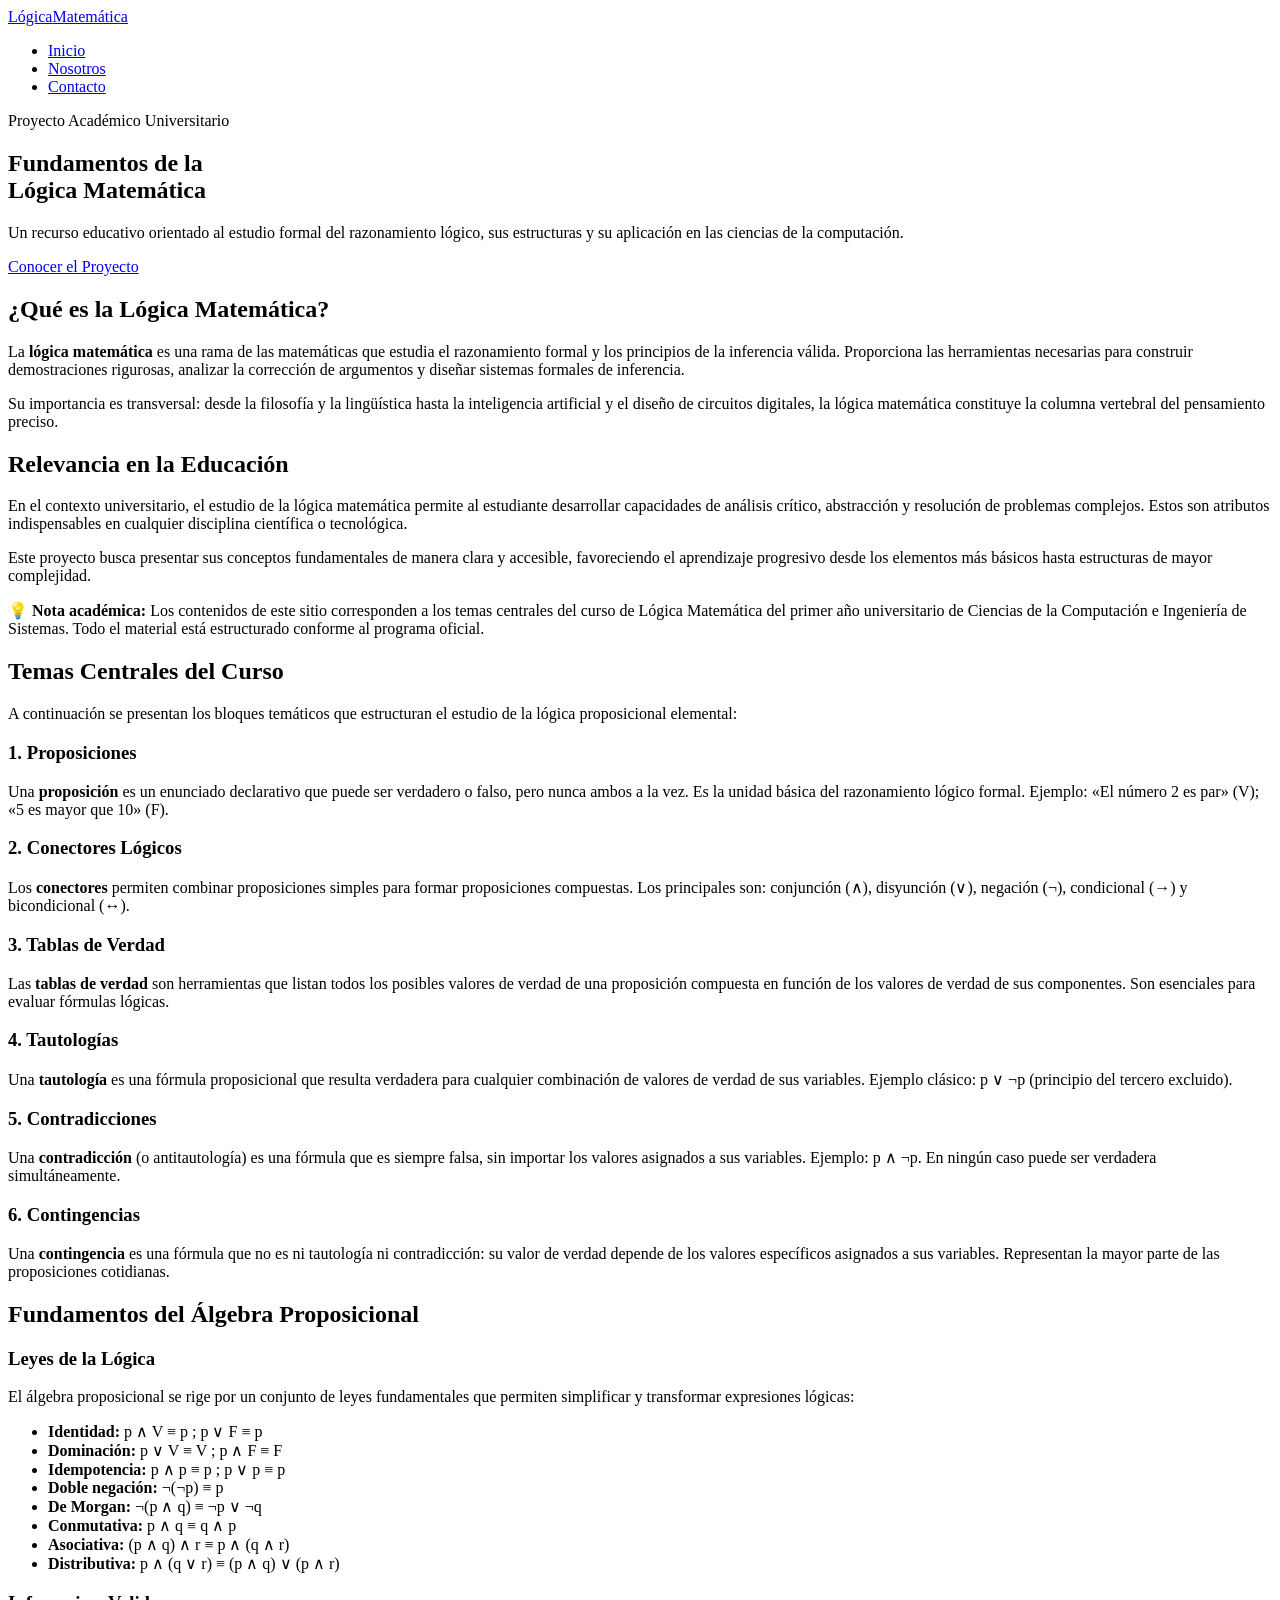
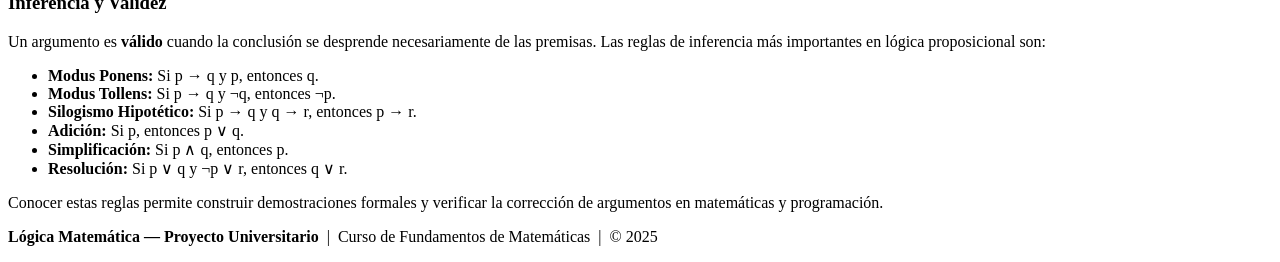
==== index.html @ 681fe7f0 "Create index.html" ====
<!DOCTYPE html>
<html lang="es">
<head>
  <meta charset="UTF-8" />
  <meta name="viewport" content="width=device-width, initial-scale=1.0" />
  <title>Lógica Matemática — Proyecto Universitario</title>
  <link rel="stylesheet" href="style.css" />
</head>
<body>

  <!-- ENCABEZADO / NAVEGACIÓN -->
  <header>
    <div class="nav-inner">
      <a href="index.html" class="nav-logo">Lógica<span>Matemática</span></a>
      <nav>
        <ul>
          <li><a href="index.html" class="activo">Inicio</a></li>
          <li><a href="nosotros.html">Nosotros</a></li>
          <li><a href="contacto.html">Contacto</a></li>
        </ul>
      </nav>
    </div>
  </header>

  <!-- HERO -->
  <section class="hero">
    <div class="hero-content">
      <span class="hero-tag">Proyecto Académico Universitario</span>
      <h1>Fundamentos de la<br>Lógica Matemática</h1>
      <p>Un recurso educativo orientado al estudio formal del razonamiento lógico, sus estructuras y su aplicación en las ciencias de la computación.</p>
      <a href="nosotros.html" class="btn-hero">Conocer el Proyecto</a>
    </div>
  </section>

  <!-- CONTENIDO PRINCIPAL -->
  <main>

    <!-- INTRODUCCIÓN -->
    <section>
      <div class="seccion-intro">
        <div>
          <h2>¿Qué es la Lógica Matemática?</h2>
          <p>La <strong>lógica matemática</strong> es una rama de las matemáticas que estudia el razonamiento formal y los principios de la inferencia válida. Proporciona las herramientas necesarias para construir demostraciones rigurosas, analizar la corrección de argumentos y diseñar sistemas formales de inferencia.</p>
          <p>Su importancia es transversal: desde la filosofía y la lingüística hasta la inteligencia artificial y el diseño de circuitos digitales, la lógica matemática constituye la columna vertebral del pensamiento preciso.</p>
        </div>
        <div class="divider-vertical"></div>
        <div>
          <h2>Relevancia en la Educación</h2>
          <p>En el contexto universitario, el estudio de la lógica matemática permite al estudiante desarrollar capacidades de análisis crítico, abstracción y resolución de problemas complejos. Estos son atributos indispensables en cualquier disciplina científica o tecnológica.</p>
          <p>Este proyecto busca presentar sus conceptos fundamentales de manera clara y accesible, favoreciendo el aprendizaje progresivo desde los elementos más básicos hasta estructuras de mayor complejidad.</p>
        </div>
      </div>
    </section>

    <!-- BLOQUE DESTACADO -->
    <div class="destacado">
      <p>💡 <strong>Nota académica:</strong> Los contenidos de este sitio corresponden a los temas centrales del curso de Lógica Matemática del primer año universitario de Ciencias de la Computación e Ingeniería de Sistemas. Todo el material está estructurado conforme al programa oficial.</p>
    </div>

    <!-- TEMAS -->
    <section>
      <h2>Temas Centrales del Curso</h2>
      <p>A continuación se presentan los bloques temáticos que estructuran el estudio de la lógica proposicional elemental:</p>

      <div class="temas-grid">

        <div class="tema-card">
          <h3>1. Proposiciones</h3>
          <p>Una <strong>proposición</strong> es un enunciado declarativo que puede ser verdadero o falso, pero nunca ambos a la vez. Es la unidad básica del razonamiento lógico formal. Ejemplo: «El número 2 es par» (V); «5 es mayor que 10» (F).</p>
        </div>

        <div class="tema-card">
          <h3>2. Conectores Lógicos</h3>
          <p>Los <strong>conectores</strong> permiten combinar proposiciones simples para formar proposiciones compuestas. Los principales son: conjunción (∧), disyunción (∨), negación (¬), condicional (→) y bicondicional (↔).</p>
        </div>

        <div class="tema-card">
          <h3>3. Tablas de Verdad</h3>
          <p>Las <strong>tablas de verdad</strong> son herramientas que listan todos los posibles valores de verdad de una proposición compuesta en función de los valores de verdad de sus componentes. Son esenciales para evaluar fórmulas lógicas.</p>
        </div>

        <div class="tema-card">
          <h3>4. Tautologías</h3>
          <p>Una <strong>tautología</strong> es una fórmula proposicional que resulta verdadera para cualquier combinación de valores de verdad de sus variables. Ejemplo clásico: p ∨ ¬p (principio del tercero excluido).</p>
        </div>

        <div class="tema-card">
          <h3>5. Contradicciones</h3>
          <p>Una <strong>contradicción</strong> (o antitautología) es una fórmula que es siempre falsa, sin importar los valores asignados a sus variables. Ejemplo: p ∧ ¬p. En ningún caso puede ser verdadera simultáneamente.</p>
        </div>

        <div class="tema-card">
          <h3>6. Contingencias</h3>
          <p>Una <strong>contingencia</strong> es una fórmula que no es ni tautología ni contradicción: su valor de verdad depende de los valores específicos asignados a sus variables. Representan la mayor parte de las proposiciones cotidianas.</p>
        </div>

      </div>
    </section>

    <div class="sep"></div>

    <!-- SECCIÓN ADICIONAL -->
    <section>
      <h2>Fundamentos del Álgebra Proposicional</h2>
      <div class="nosotros-grid">
        <div>
          <h3>Leyes de la Lógica</h3>
          <p>El álgebra proposicional se rige por un conjunto de leyes fundamentales que permiten simplificar y transformar expresiones lógicas:</p>
          <ul>
            <li><strong>Identidad:</strong> p ∧ V ≡ p ; p ∨ F ≡ p</li>
            <li><strong>Dominación:</strong> p ∨ V ≡ V ; p ∧ F ≡ F</li>
            <li><strong>Idempotencia:</strong> p ∧ p ≡ p ; p ∨ p ≡ p</li>
            <li><strong>Doble negación:</strong> ¬(¬p) ≡ p</li>
            <li><strong>De Morgan:</strong> ¬(p ∧ q) ≡ ¬p ∨ ¬q</li>
            <li><strong>Conmutativa:</strong> p ∧ q ≡ q ∧ p</li>
            <li><strong>Asociativa:</strong> (p ∧ q) ∧ r ≡ p ∧ (q ∧ r)</li>
            <li><strong>Distributiva:</strong> p ∧ (q ∨ r) ≡ (p ∧ q) ∨ (p ∧ r)</li>
          </ul>
        </div>
        <div>
          <h3>Inferencia y Validez</h3>
          <p>Un argumento es <strong>válido</strong> cuando la conclusión se desprende necesariamente de las premisas. Las reglas de inferencia más importantes en lógica proposicional son:</p>
          <ul>
            <li><strong>Modus Ponens:</strong> Si p → q y p, entonces q.</li>
            <li><strong>Modus Tollens:</strong> Si p → q y ¬q, entonces ¬p.</li>
            <li><strong>Silogismo Hipotético:</strong> Si p → q y q → r, entonces p → r.</li>
            <li><strong>Adición:</strong> Si p, entonces p ∨ q.</li>
            <li><strong>Simplificación:</strong> Si p ∧ q, entonces p.</li>
            <li><strong>Resolución:</strong> Si p ∨ q y ¬p ∨ r, entonces q ∨ r.</li>
          </ul>
          <p>Conocer estas reglas permite construir demostraciones formales y verificar la corrección de argumentos en matemáticas y programación.</p>
        </div>
      </div>
    </section>

  </main>

  <!-- PIE DE PÁGINA -->
  <footer>
    <p><strong>Lógica Matemática — Proyecto Universitario</strong> &nbsp;|&nbsp; Curso de Fundamentos de Matemáticas &nbsp;|&nbsp; &copy; 2025</p>
  </footer>

</body>
</html>
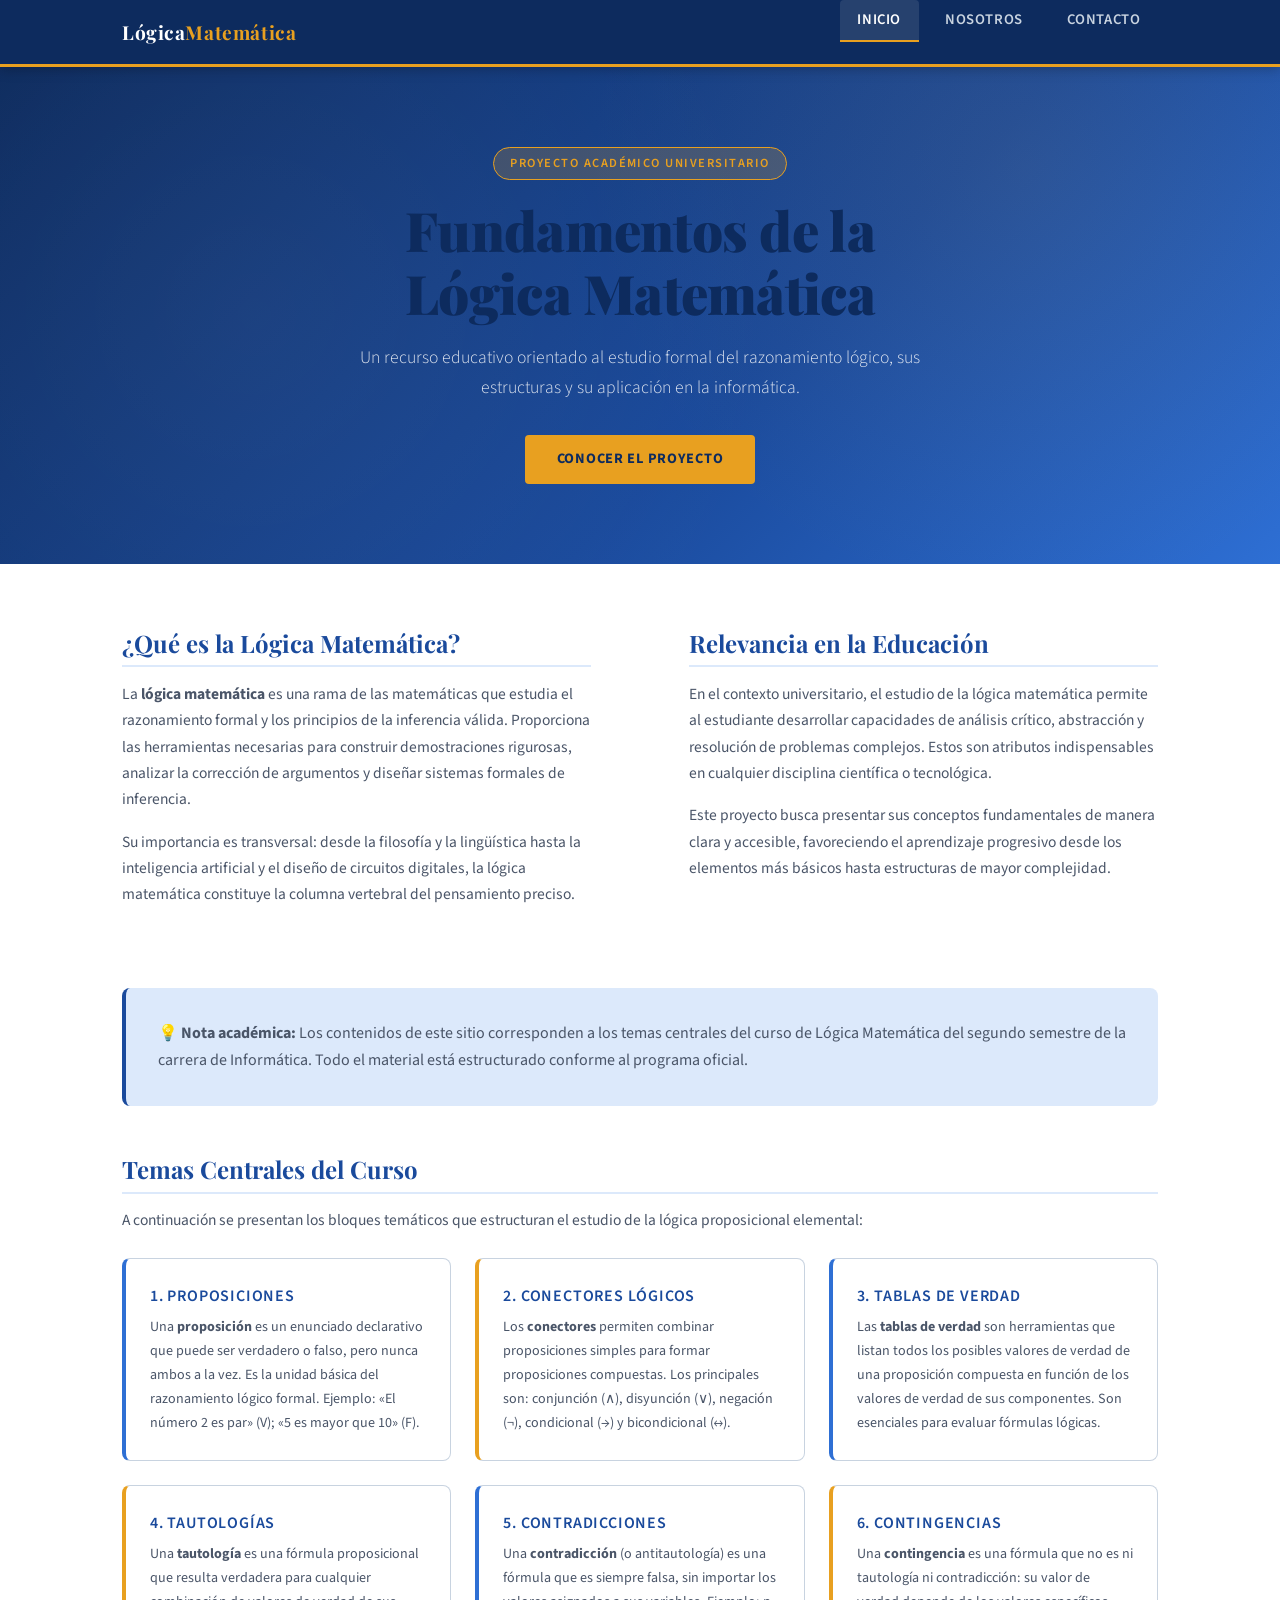
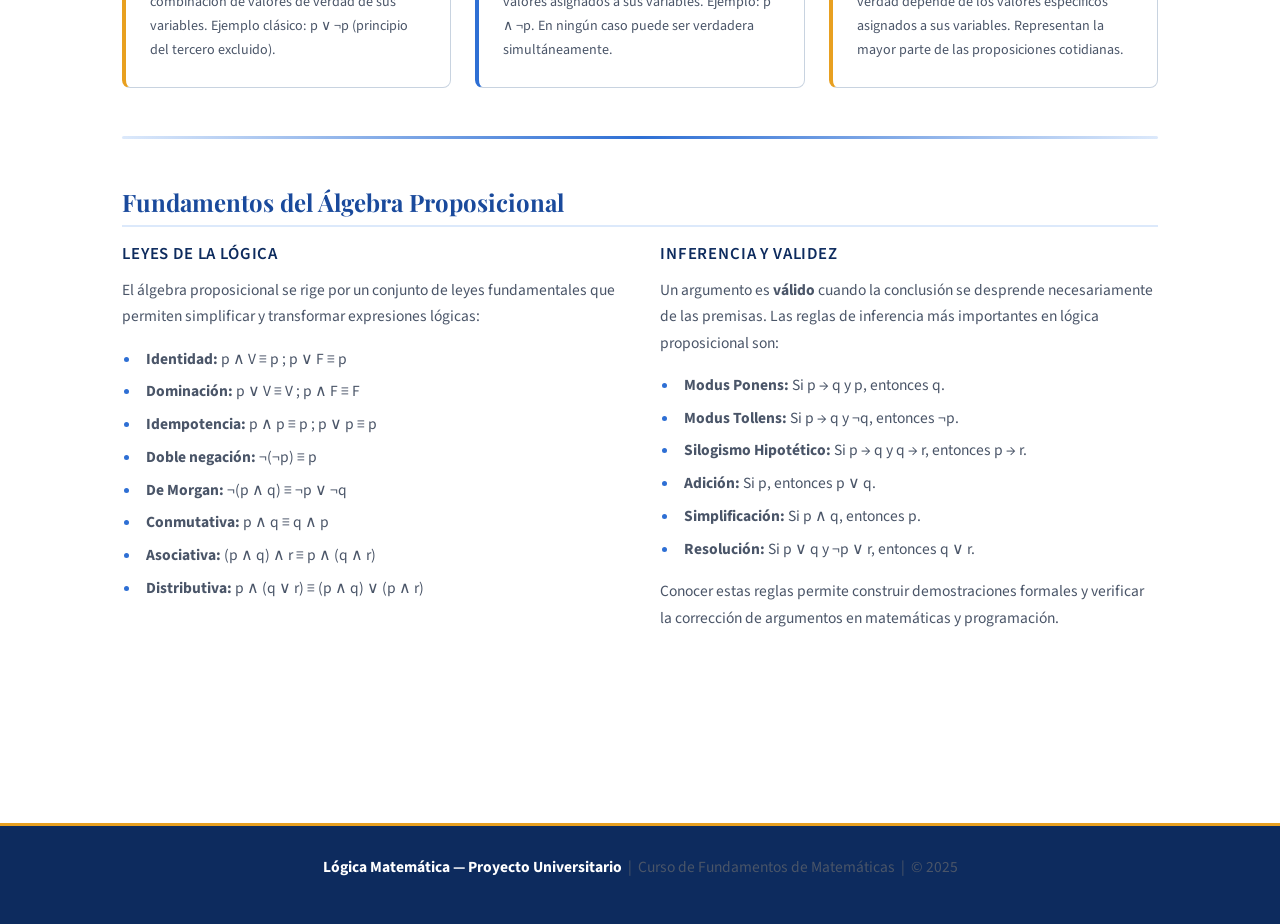
==== commit 1329975c: "Update index.html" ====
--- a/index.html
+++ b/index.html
@@ -3,7 +3,7 @@
 <head>
   <meta charset="UTF-8" />
   <meta name="viewport" content="width=device-width, initial-scale=1.0" />
-  <title>Lógica Matemática — Proyecto Universitario</title>
+  <title>Lógica Matemática</title>
   <link rel="stylesheet" href="style.css" />
 </head>
 <body>
@@ -27,7 +27,7 @@
     <div class="hero-content">
       <span class="hero-tag">Proyecto Académico Universitario</span>
       <h1>Fundamentos de la<br>Lógica Matemática</h1>
-      <p>Un recurso educativo orientado al estudio formal del razonamiento lógico, sus estructuras y su aplicación en las ciencias de la computación.</p>
+      <p>Un recurso educativo orientado al estudio formal del razonamiento lógico, sus estructuras y su aplicación en la informática.</p>
       <a href="nosotros.html" class="btn-hero">Conocer el Proyecto</a>
     </div>
   </section>
@@ -54,7 +54,7 @@
 
     <!-- BLOQUE DESTACADO -->
     <div class="destacado">
-      <p>💡 <strong>Nota académica:</strong> Los contenidos de este sitio corresponden a los temas centrales del curso de Lógica Matemática del primer año universitario de Ciencias de la Computación e Ingeniería de Sistemas. Todo el material está estructurado conforme al programa oficial.</p>
+      <p>💡 <strong>Nota académica:</strong> Los contenidos de este sitio corresponden a los temas centrales del curso de Lógica Matemática del segundo semestre de la carrera de Informática. Todo el material está estructurado conforme al programa oficial.</p>
     </div>
 
     <!-- TEMAS -->
--- a/style.css
+++ b/style.css
@@ -0,0 +1,528 @@
+@import url('https://fonts.googleapis.com/css2?family=Playfair+Display:wght@400;700;900&family=Source+Sans+3:wght@300;400;600&display=swap');
+
+:root {
+  --azul-oscuro: #0d2b5e;
+  --azul-medio: #1a4a9c;
+  --azul-claro: #2e6fd4;
+  --azul-suave: #dce9fb;
+  --blanco: #ffffff;
+  --gris-claro: #f4f6f9;
+  --gris-medio: #c8d3e0;
+  --gris-texto: #4a5568;
+  --gris-oscuro: #2d3748;
+  --acento: #e8a020;
+}
+
+* {
+  margin: 0;
+  padding: 0;
+  box-sizing: border-box;
+}
+
+body {
+  font-family: 'Source Sans 3', sans-serif;
+  font-weight: 400;
+  color: var(--gris-oscuro);
+  background-color: var(--blanco);
+  line-height: 1.7;
+}
+
+/* ── NAVEGACIÓN ─────────────────────────────────────────── */
+header {
+  background-color: var(--azul-oscuro);
+  border-bottom: 3px solid var(--acento);
+  position: sticky;
+  top: 0;
+  z-index: 100;
+  box-shadow: 0 2px 12px rgba(0,0,0,0.25);
+}
+
+.nav-inner {
+  max-width: 1100px;
+  margin: 0 auto;
+  display: flex;
+  align-items: center;
+  justify-content: space-between;
+  padding: 0 2rem;
+  height: 64px;
+}
+
+.nav-logo {
+  font-family: 'Playfair Display', serif;
+  font-size: 1.2rem;
+  font-weight: 700;
+  color: var(--blanco);
+  text-decoration: none;
+  letter-spacing: 0.03em;
+}
+
+.nav-logo span {
+  color: var(--acento);
+}
+
+nav ul {
+  list-style: none;
+  display: flex;
+  gap: 0.25rem;
+}
+
+nav ul li a {
+  display: block;
+  padding: 0.45rem 1.1rem;
+  color: var(--gris-medio);
+  text-decoration: none;
+  font-size: 0.92rem;
+  font-weight: 600;
+  letter-spacing: 0.04em;
+  text-transform: uppercase;
+  border-radius: 4px;
+  transition: color 0.2s, background-color 0.2s;
+}
+
+nav ul li a:hover,
+nav ul li a.activo {
+  color: var(--blanco);
+  background-color: rgba(255,255,255,0.1);
+}
+
+nav ul li a.activo {
+  border-bottom: 2px solid var(--acento);
+  border-radius: 4px 4px 0 0;
+}
+
+/* ── HERO ───────────────────────────────────────────────── */
+.hero {
+  background: linear-gradient(135deg, var(--azul-oscuro) 0%, var(--azul-medio) 60%, var(--azul-claro) 100%);
+  color: var(--blanco);
+  padding: 5rem 2rem;
+  text-align: center;
+  position: relative;
+  overflow: hidden;
+}
+
+.hero::before {
+  content: '';
+  position: absolute;
+  inset: 0;
+  background-image:
+    radial-gradient(circle at 20% 50%, rgba(255,255,255,0.04) 0%, transparent 50%),
+    radial-gradient(circle at 80% 20%, rgba(232,160,32,0.08) 0%, transparent 40%);
+}
+
+.hero-content {
+  position: relative;
+  max-width: 760px;
+  margin: 0 auto;
+}
+
+.hero-tag {
+  display: inline-block;
+  background-color: rgba(232,160,32,0.2);
+  border: 1px solid var(--acento);
+  color: var(--acento);
+  font-size: 0.78rem;
+  font-weight: 600;
+  letter-spacing: 0.12em;
+  text-transform: uppercase;
+  padding: 0.3rem 1rem;
+  border-radius: 20px;
+  margin-bottom: 1.2rem;
+}
+
+.hero h1 {
+  font-family: 'Playfair Display', serif;
+  font-size: clamp(2rem, 5vw, 3.4rem);
+  font-weight: 900;
+  line-height: 1.15;
+  margin-bottom: 1.2rem;
+  letter-spacing: -0.01em;
+}
+
+.hero p {
+  font-size: 1.1rem;
+  font-weight: 300;
+  color: rgba(255,255,255,0.85);
+  max-width: 580px;
+  margin: 0 auto 2rem;
+}
+
+.btn-hero {
+  display: inline-block;
+  background-color: var(--acento);
+  color: var(--azul-oscuro);
+  font-weight: 700;
+  font-size: 0.9rem;
+  letter-spacing: 0.05em;
+  text-transform: uppercase;
+  padding: 0.75rem 2rem;
+  border-radius: 4px;
+  text-decoration: none;
+  transition: background-color 0.2s, transform 0.15s;
+}
+
+.btn-hero:hover {
+  background-color: #f0b030;
+  transform: translateY(-2px);
+}
+
+/* ── CONTENEDOR PRINCIPAL ───────────────────────────────── */
+main {
+  max-width: 1100px;
+  margin: 0 auto;
+  padding: 4rem 2rem;
+}
+
+/* ── SECCIÓN INTRO ──────────────────────────────────────── */
+.seccion-intro {
+  display: grid;
+  grid-template-columns: 1fr 2px 1fr;
+  gap: 3rem;
+  align-items: start;
+  margin-bottom: 4rem;
+}
+
+.divider-vertical {
+  background: linear-gradient(to bottom, transparent, var(--gris-medio), transparent);
+  width: 2px;
+}
+
+/* ── HEADINGS ───────────────────────────────────────────── */
+h1 {
+  font-family: 'Playfair Display', serif;
+  color: var(--azul-oscuro);
+  font-size: 2rem;
+  margin-bottom: 1rem;
+  line-height: 1.2;
+}
+
+h2 {
+  font-family: 'Playfair Display', serif;
+  color: var(--azul-medio);
+  font-size: 1.5rem;
+  margin-bottom: 0.85rem;
+  padding-bottom: 0.4rem;
+  border-bottom: 2px solid var(--azul-suave);
+  line-height: 1.3;
+}
+
+h3 {
+  font-family: 'Source Sans 3', sans-serif;
+  font-size: 1.05rem;
+  font-weight: 600;
+  color: var(--azul-oscuro);
+  margin-bottom: 0.5rem;
+  text-transform: uppercase;
+  letter-spacing: 0.05em;
+}
+
+p {
+  color: var(--gris-texto);
+  margin-bottom: 1rem;
+  font-size: 0.97rem;
+}
+
+/* ── TARJETAS DE TEMAS ──────────────────────────────────── */
+.temas-grid {
+  display: grid;
+  grid-template-columns: repeat(auto-fill, minmax(300px, 1fr));
+  gap: 1.5rem;
+  margin-top: 1.5rem;
+}
+
+.tema-card {
+  background: var(--blanco);
+  border: 1px solid var(--gris-medio);
+  border-radius: 8px;
+  padding: 1.5rem;
+  border-left: 4px solid var(--azul-claro);
+  transition: box-shadow 0.2s, transform 0.15s;
+}
+
+.tema-card:hover {
+  box-shadow: 0 4px 20px rgba(30, 74, 156, 0.12);
+  transform: translateY(-2px);
+}
+
+.tema-card:nth-child(even) {
+  border-left-color: var(--acento);
+}
+
+.tema-card h3 {
+  color: var(--azul-medio);
+  margin-bottom: 0.4rem;
+  font-size: 1rem;
+}
+
+.tema-card p {
+  font-size: 0.88rem;
+  margin-bottom: 0;
+  color: var(--gris-texto);
+}
+
+/* ── LISTA GENERAL ──────────────────────────────────────── */
+ul {
+  padding-left: 1.2rem;
+  margin-bottom: 1rem;
+}
+
+ul li {
+  color: var(--gris-texto);
+  font-size: 0.97rem;
+  margin-bottom: 0.4rem;
+  padding-left: 0.3rem;
+}
+
+ul li::marker {
+  color: var(--azul-claro);
+}
+
+/* ── SECCIÓN DESTACADA ──────────────────────────────────── */
+.destacado {
+  background: var(--azul-suave);
+  border-radius: 8px;
+  padding: 2rem;
+  margin-bottom: 3rem;
+  border-left: 4px solid var(--azul-medio);
+}
+
+.destacado p {
+  margin-bottom: 0;
+  font-size: 1rem;
+}
+
+/* ── PÁGINA NOSOTROS ────────────────────────────────────── */
+.nosotros-grid {
+  display: grid;
+  grid-template-columns: 1fr 1fr;
+  gap: 2.5rem;
+  margin-bottom: 3rem;
+}
+
+.mision-vision {
+  display: grid;
+  grid-template-columns: 1fr 1fr;
+  gap: 1.5rem;
+  margin-bottom: 3rem;
+}
+
+.mv-card {
+  background: var(--azul-oscuro);
+  color: var(--blanco);
+  padding: 2rem;
+  border-radius: 8px;
+  position: relative;
+  overflow: hidden;
+}
+
+.mv-card::before {
+  content: '';
+  position: absolute;
+  top: -20px;
+  right: -20px;
+  width: 80px;
+  height: 80px;
+  background: rgba(255,255,255,0.05);
+  border-radius: 50%;
+}
+
+.mv-card h2 {
+  color: var(--acento);
+  border-bottom-color: rgba(255,255,255,0.15);
+  font-size: 1.3rem;
+}
+
+.mv-card p {
+  color: rgba(255,255,255,0.82);
+  font-size: 0.94rem;
+  margin-bottom: 0;
+}
+
+.galeria {
+  display: grid;
+  grid-template-columns: repeat(3, 1fr);
+  gap: 1.25rem;
+  margin-bottom: 3rem;
+}
+
+.galeria-item {
+  border-radius: 8px;
+  overflow: hidden;
+  aspect-ratio: 4/3;
+  border: 2px solid var(--gris-medio);
+}
+
+.galeria-item img {
+  width: 100%;
+  height: 100%;
+  object-fit: cover;
+  display: block;
+  transition: transform 0.3s;
+}
+
+.galeria-item:hover img {
+  transform: scale(1.04);
+}
+
+.galeria-item figcaption {
+  background: var(--azul-oscuro);
+  color: var(--blanco);
+  font-size: 0.8rem;
+  padding: 0.5rem 0.75rem;
+  text-align: center;
+}
+
+/* ── FORMULARIO DE CONTACTO ─────────────────────────────── */
+.contacto-wrapper {
+  display: grid;
+  grid-template-columns: 1fr 2fr;
+  gap: 3rem;
+  align-items: start;
+}
+
+.contacto-info h2 {
+  margin-bottom: 1rem;
+}
+
+.contacto-info p {
+  font-size: 0.93rem;
+}
+
+.info-item {
+  display: flex;
+  align-items: flex-start;
+  gap: 0.75rem;
+  margin-bottom: 1.2rem;
+}
+
+.info-icon {
+  width: 36px;
+  height: 36px;
+  background: var(--azul-suave);
+  border-radius: 50%;
+  display: flex;
+  align-items: center;
+  justify-content: center;
+  flex-shrink: 0;
+  font-size: 1rem;
+}
+
+.info-text strong {
+  display: block;
+  font-size: 0.85rem;
+  text-transform: uppercase;
+  letter-spacing: 0.05em;
+  color: var(--azul-medio);
+  margin-bottom: 0.15rem;
+}
+
+.info-text span {
+  font-size: 0.9rem;
+  color: var(--gris-texto);
+}
+
+form {
+  background: var(--gris-claro);
+  border: 1px solid var(--gris-medio);
+  border-radius: 10px;
+  padding: 2.5rem;
+}
+
+.form-group {
+  margin-bottom: 1.5rem;
+}
+
+label {
+  display: block;
+  font-size: 0.85rem;
+  font-weight: 600;
+  color: var(--azul-oscuro);
+  text-transform: uppercase;
+  letter-spacing: 0.05em;
+  margin-bottom: 0.45rem;
+}
+
+input[type="text"],
+input[type="email"],
+textarea {
+  width: 100%;
+  padding: 0.75rem 1rem;
+  border: 1.5px solid var(--gris-medio);
+  border-radius: 5px;
+  font-family: 'Source Sans 3', sans-serif;
+  font-size: 0.97rem;
+  color: var(--gris-oscuro);
+  background: var(--blanco);
+  transition: border-color 0.2s, box-shadow 0.2s;
+  outline: none;
+}
+
+input[type="text"]:focus,
+input[type="email"]:focus,
+textarea:focus {
+  border-color: var(--azul-claro);
+  box-shadow: 0 0 0 3px rgba(46, 111, 212, 0.15);
+}
+
+textarea {
+  resize: vertical;
+  min-height: 140px;
+}
+
+button[type="submit"] {
+  width: 100%;
+  padding: 0.9rem;
+  background: var(--azul-medio);
+  color: var(--blanco);
+  border: none;
+  border-radius: 5px;
+  font-family: 'Source Sans 3', sans-serif;
+  font-size: 0.95rem;
+  font-weight: 700;
+  letter-spacing: 0.06em;
+  text-transform: uppercase;
+  cursor: pointer;
+  transition: background-color 0.2s, transform 0.15s;
+}
+
+button[type="submit"]:hover {
+  background: var(--azul-oscuro);
+  transform: translateY(-1px);
+}
+
+/* ── FOOTER ─────────────────────────────────────────────── */
+footer {
+  background: var(--azul-oscuro);
+  color: rgba(255,255,255,0.6);
+  text-align: center;
+  padding: 1.75rem 2rem;
+  font-size: 0.85rem;
+  margin-top: 4rem;
+  border-top: 3px solid var(--acento);
+}
+
+footer strong {
+  color: var(--blanco);
+}
+
+/* ── SEPARADOR DECORATIVO ───────────────────────────────── */
+.sep {
+  height: 3px;
+  background: linear-gradient(to right, var(--azul-suave), var(--azul-claro), var(--azul-suave));
+  border-radius: 2px;
+  margin: 3rem 0;
+}
+
+/* ── RESPONSIVE ─────────────────────────────────────────── */
+@media (max-width: 768px) {
+  .seccion-intro,
+  .nosotros-grid,
+  .mision-vision,
+  .galeria,
+  .contacto-wrapper {
+    grid-template-columns: 1fr;
+  }
+  .divider-vertical { display: none; }
+  .temas-grid { grid-template-columns: 1fr; }
+  .nav-inner { flex-direction: column; height: auto; padding: 0.75rem 1rem; gap: 0.5rem; }
+  nav ul { flex-wrap: wrap; justify-content: center; }
+}
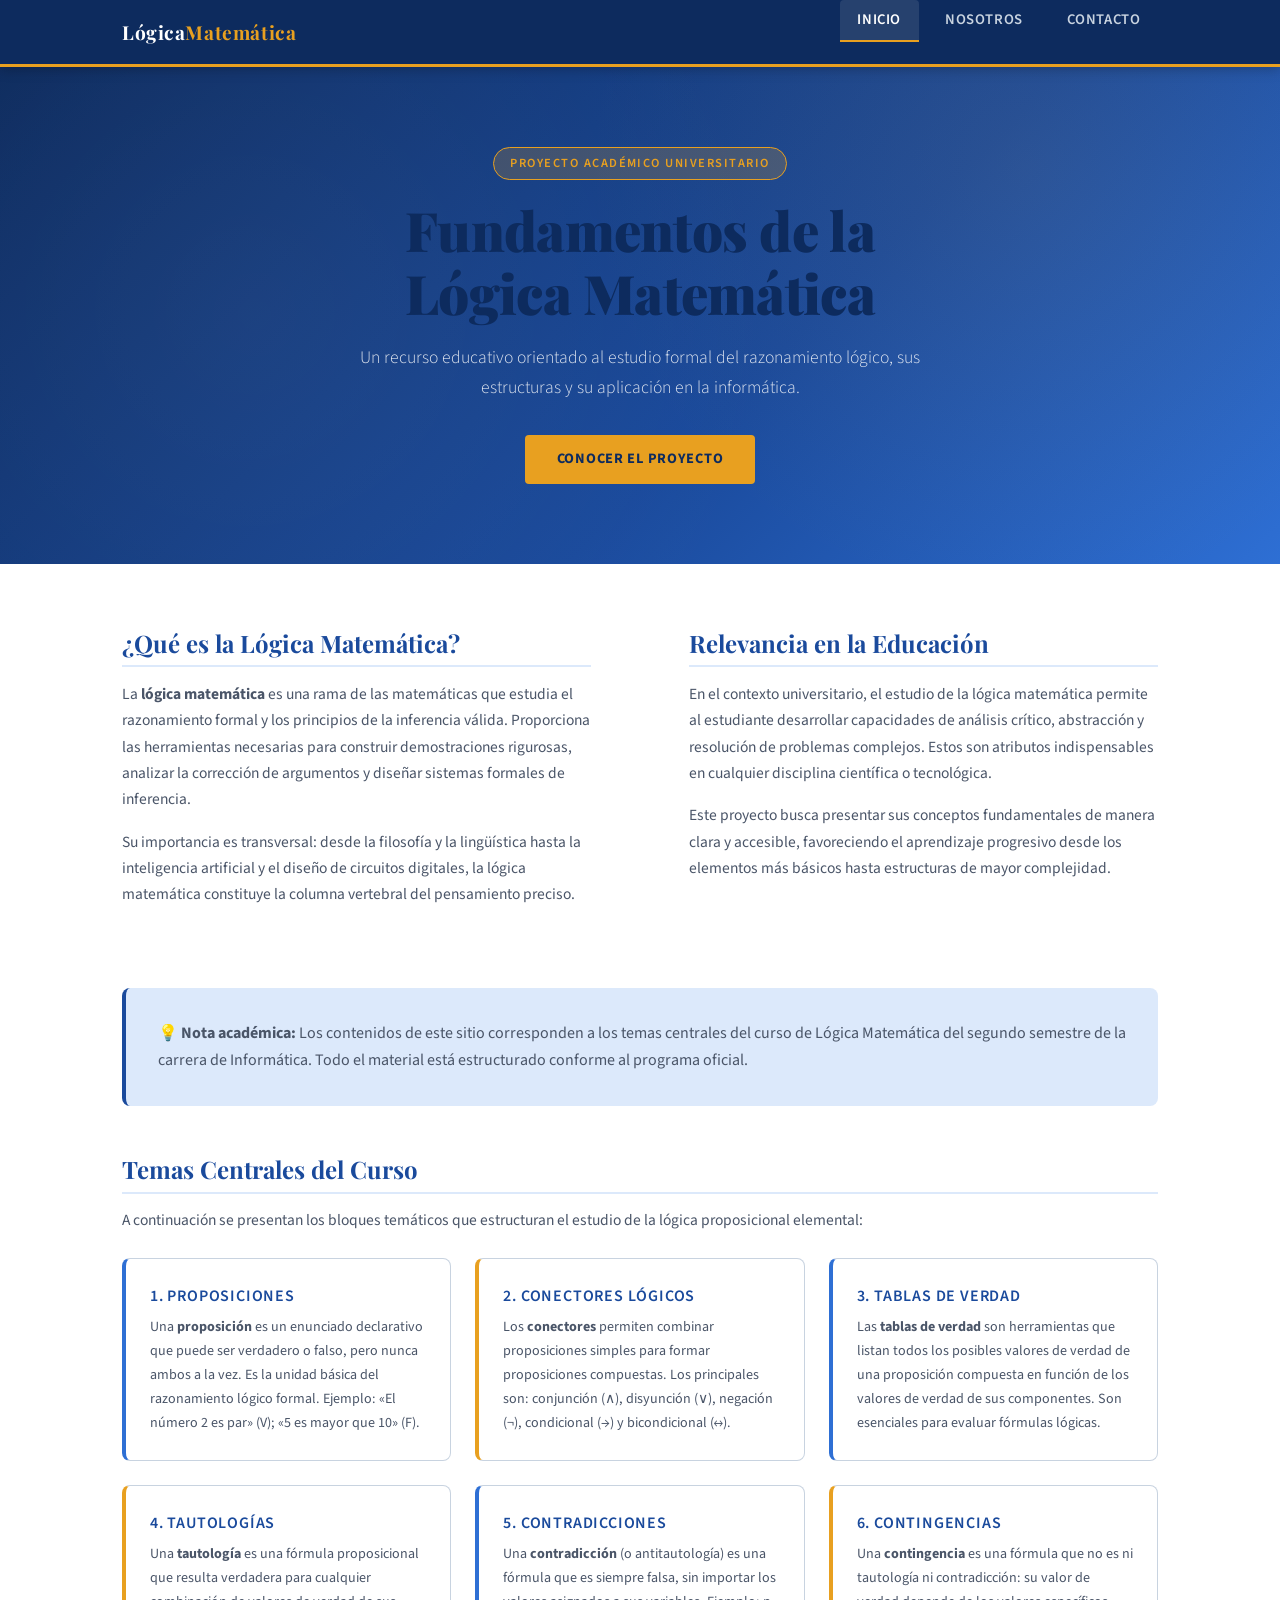
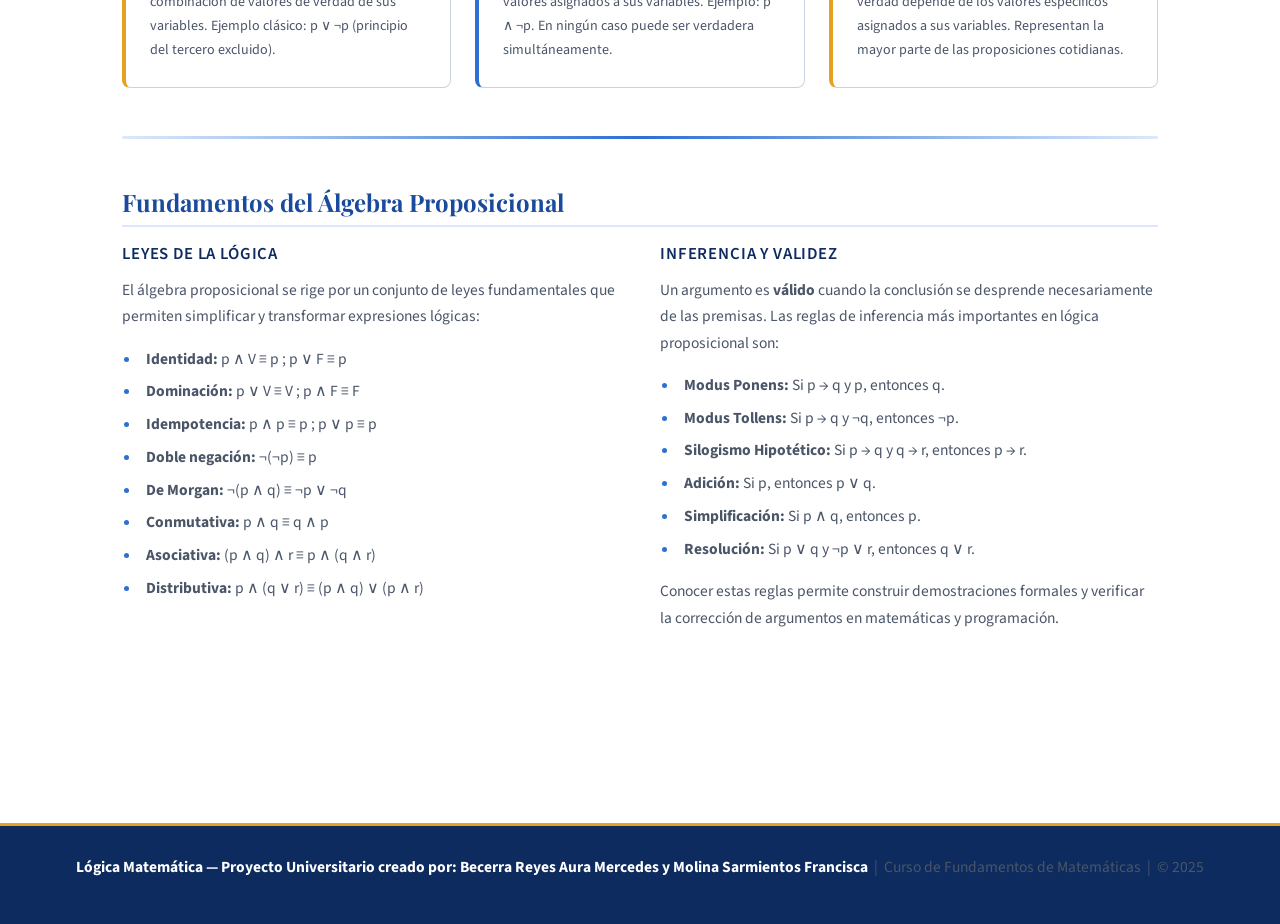
==== commit b283eb35: "Update index.html" ====
--- a/index.html
+++ b/index.html
@@ -137,7 +137,7 @@
 
   <!-- PIE DE PÁGINA -->
   <footer>
-    <p><strong>Lógica Matemática — Proyecto Universitario</strong> &nbsp;|&nbsp; Curso de Fundamentos de Matemáticas &nbsp;|&nbsp; &copy; 2025</p>
+    <p><strong>Lógica Matemática — Proyecto Universitario creado por: Becerra Reyes Aura Mercedes y Molina Sarmientos Francisca</strong> &nbsp;|&nbsp; Curso de Fundamentos de Matemáticas &nbsp;|&nbsp; &copy; 2025</p>
   </footer>
 
 </body>
